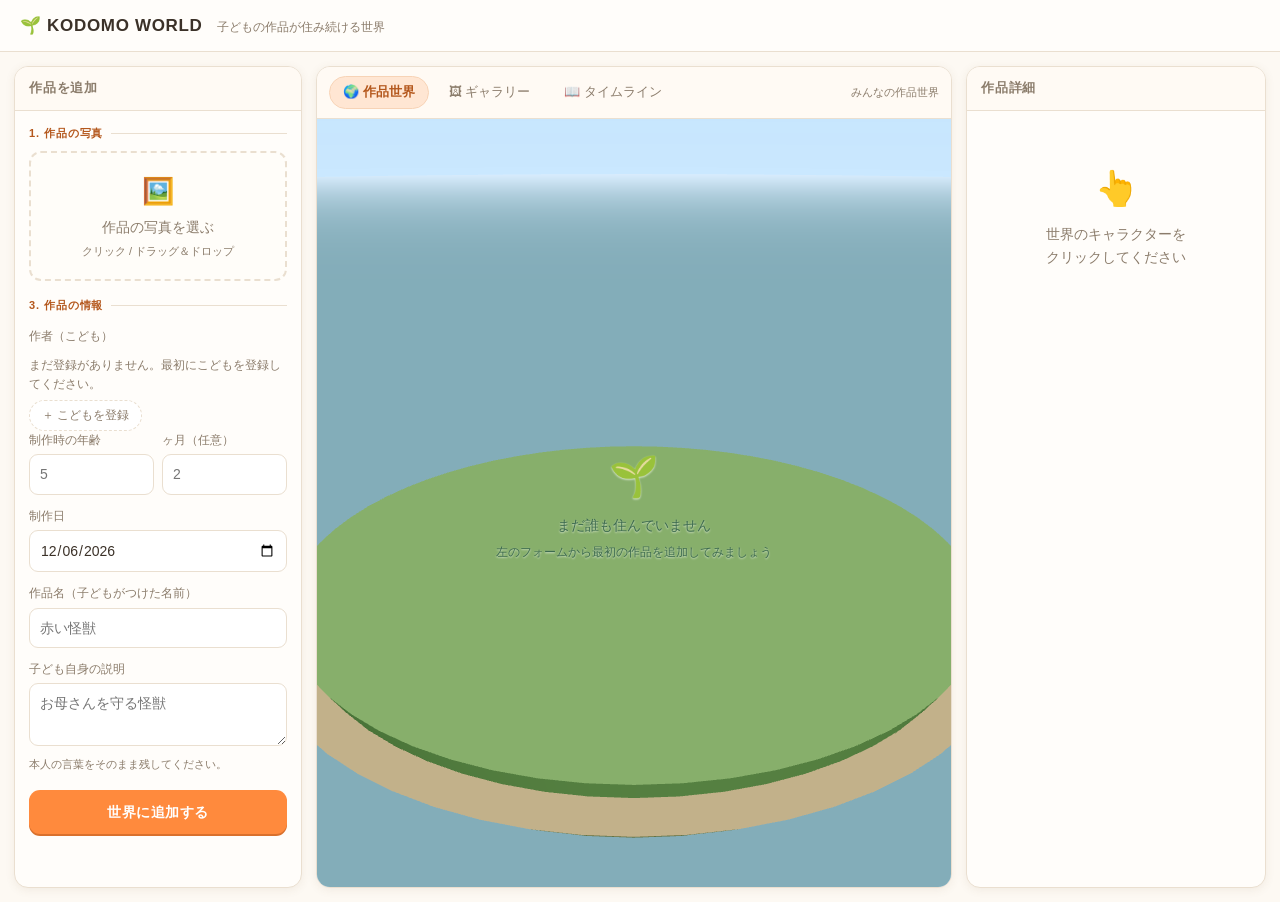
==== index.html @ f6fdc555 "KODOMO WORLD MVP: 子どもの作品が住む3Dの世界 - 作品の登録（写真・作者・年齢・制作日・作品名・本人の言葉） - こどもの登録と選択。生年月日と制作日から「5歳2ヶ月」まで自動計算" ====
<!DOCTYPE html>
<html lang="ja">
<head>
<meta charset="utf-8">
<meta name="viewport" content="width=device-width, initial-scale=1">
<title>🌱 KODOMO WORLD</title>
<link rel="stylesheet" href="styles.css?v=5">
<link rel="stylesheet" href="gallery.css?v=5">
</head>
<body>
<header>
  <h1>🌱 KODOMO WORLD</h1>
  <span class="tag">子どもの作品が住み続ける世界</span>
  <span class="stat" id="stat"></span>
</header>

<div class="layout">
  <!-- 左：作品を追加 -->
  <aside class="panel">
    <h2>作品を追加</h2>
    <div class="body">
      <form id="form">
        <div class="step">1. 作品の写真</div>
        <div id="drop"><span class="big">🖼️</span>作品の写真を選ぶ<br><span style="font-size:11px">クリック / ドラッグ＆ドロップ</span></div>
        <input type="file" id="file" accept="image/*" hidden>
        <div id="preview"><img id="prevImg" alt=""><div class="name" id="prevName"></div></div>

        <div id="step3d" hidden>
          <div class="step">2. 3Dにする</div>
          <div id="cutWrap">
            <canvas id="cutCanvas" width="240" height="200"></canvas>
            <div id="cutBusy">かたちを読みとっています…</div>
          </div>
          <label class="check"><input type="checkbox" id="use3d" checked> 背景を抜いて立体にする</label>
          <div id="opt3d">
            <label for="tol">背景の抜き具合 <span class="v" id="tolV"></span></label>
            <input type="range" id="tol" min="6" max="32" value="16">
            <label for="thick">厚み <span class="v" id="thickV"></span></label>
            <input type="range" id="thick" min="4" max="26" value="12">
          </div>
          <div class="hint" id="cutNote"></div>
        </div>

        <div class="step">3. 作品の情報</div>

        <label>作者（こども）</label>
        <div class="kids" id="kids"></div>
        <div class="kids-empty" id="kidsEmpty">まだ登録がありません。最初にこどもを登録してください。</div>
        <button type="button" class="mini" id="kidAdd">＋ こどもを登録</button>

        <div class="row">
          <div>
            <label for="ageY">制作時の年齢</label>
            <input type="number" id="ageY" min="0" max="20" placeholder="5" required>
          </div>
          <div>
            <label for="ageM">ヶ月（任意）</label>
            <input type="number" id="ageM" min="0" max="11" placeholder="2">
          </div>
        </div>

        <div class="hint" id="ageHint"></div>

        <label for="date">制作日</label>
        <input type="date" id="date" required>

        <label for="title">作品名（子どもがつけた名前）</label>
        <input type="text" id="title" placeholder="赤い怪獣" required>

        <label for="desc">子ども自身の説明</label>
        <textarea id="desc" placeholder="お母さんを守る怪獣"></textarea>
        <div class="hint">本人の言葉をそのまま残してください。</div>

        <button class="btn" type="submit" id="submit">世界に追加する</button>
      </form>
    </div>
  </aside>

  <!-- 中央：世界 -->
  <section class="panel">
    <div class="tabs">
      <button data-v="world" class="on">🌍 作品世界</button>
      <button data-v="archive">🖼 ギャラリー</button>
      <button data-v="timeline">📖 タイムライン</button>
      <span style="margin-left:auto;font-size:11px;color:var(--ink-soft);align-self:center" id="worldName"></span>
    </div>
    <div class="view on" id="view-world">
      <div id="world3d"></div>
      <div id="worldEmpty"><span class="big">🌱</span>まだ誰も住んでいません<br><span style="font-size:12px">左のフォームから最初の作品を追加してみましょう</span></div>
      <div id="worldHint">ドラッグで見まわす ・ ホイールで近づく ・ キャラクターをドラッグで移動</div>
      <div id="worldTier"></div>
    </div>
    <div class="view" id="view-archive"><div id="archiveBox"></div></div>
    <div class="view" id="view-timeline"><div class="tl" id="tl"></div></div>
  </section>

  <!-- 右：作品詳細 -->
  <aside class="panel">
    <h2>作品詳細</h2>
    <div class="body" id="detail">
      <div class="empty"><span class="big">👆</span>世界のキャラクターを<br>クリックしてください</div>
    </div>
  </aside>
</div>

<div class="modal" id="kidModal">
  <div class="modal-card">
    <h3 id="kmTitle">こどもを登録</h3>
    <div class="hint">この情報は端末内にだけ保存されます。実名でなくてかまいません。</div>
    <label for="kmName">表示名</label>
    <input type="text" id="kmName" placeholder="はる" autocomplete="off" maxlength="20">
    <label for="kmBirth">生年月日（任意）</label>
    <input type="date" id="kmBirth">
    <div class="hint">登録すると、制作日から「5歳2ヶ月」まで自動で計算されます。</div>
    <div class="modal-actions">
      <button type="button" class="btn ghost" id="kmCancel">やめる</button>
      <button type="button" class="btn" id="kmSave">保存</button>
    </div>
    <button type="button" class="del" id="kmDelete" style="display:none">このこどもを削除する</button>
  </div>
</div>

<div id="lightbox"><img id="lbImg" alt="元の作品"><div class="cap" id="lbCap"></div></div>
<div id="toast"></div>

<script src="modeler.js?v=5"></script>
<script src="gallery.js?v=5"></script>
<script src="app.js?v=5"></script>
<script type="module" src="world3d.js?v=5"></script>
</body>
</html>
---- styles.css ----
:root{
  --paper:#fdf9f3; --ink:#3b3128; --ink-soft:#8b7c6b; --line:#eadfd0;
  --accent:#ff8a3d; --accent-soft:#ffe6d3; --green:#5fb87a; --card:#fffdfa;
  --shadow:0 2px 10px rgba(120,90,50,.09);
  --radius:14px;
}
*{box-sizing:border-box}
html,body{height:100%}
body{
  margin:0; background:var(--paper); color:var(--ink);
  font-family:-apple-system,BlinkMacSystemFont,"Hiragino Maru Gothic ProN","Hiragino Sans","Yu Gothic",sans-serif;
  font-size:14px; line-height:1.6;
}
button{font:inherit;cursor:pointer}
input,textarea,select{font:inherit;color:inherit}

/* header */
header{
  display:flex;align-items:baseline;gap:14px;flex-wrap:wrap;
  padding:12px 20px;background:var(--card);border-bottom:1px solid var(--line);
}
header h1{margin:0;font-size:17px;letter-spacing:.04em}
header .tag{font-size:12px;color:var(--ink-soft)}
header .stat{margin-left:auto;font-size:12px;color:var(--ink-soft)}

/* layout */
.layout{
  display:grid;grid-template-columns:288px minmax(0,1fr) 300px;gap:14px;
  padding:14px;align-items:start;
  height:calc(100vh - 50px);
}
.panel{background:var(--card);border:1px solid var(--line);border-radius:var(--radius);box-shadow:var(--shadow);
  height:100%;display:flex;flex-direction:column;overflow:hidden}
.panel > h2{
  margin:0;padding:11px 14px;font-size:13px;letter-spacing:.06em;color:var(--ink-soft);
  border-bottom:1px solid var(--line);background:#fffaf4;flex:none;
}
.panel .body{padding:14px;overflow:auto;flex:1}

/* form */
label{display:block;font-size:12px;color:var(--ink-soft);margin:12px 0 4px}
label:first-child{margin-top:0}
input[type=text],input[type=number],input[type=date],textarea{
  width:100%;padding:8px 10px;border:1px solid var(--line);border-radius:9px;background:#fff;
}
input:focus,textarea:focus{outline:2px solid var(--accent-soft);border-color:var(--accent)}
textarea{resize:vertical;min-height:62px}
.row{display:flex;gap:8px}
.row > div{flex:1}
.hint{font-size:11px;color:var(--ink-soft);margin-top:4px}
#drop{
  border:2px dashed var(--line);border-radius:12px;padding:18px 10px;text-align:center;
  color:var(--ink-soft);background:#fffdf9;cursor:pointer;transition:.15s;
}
#drop:hover,#drop.over{border-color:var(--accent);background:var(--accent-soft);color:var(--ink)}
#drop .big{font-size:26px;display:block;margin-bottom:4px}
#preview{display:none;margin-top:8px;text-align:center}
#preview img{max-width:100%;max-height:150px;border-radius:10px;box-shadow:var(--shadow)}
#preview .name{font-size:11px;color:var(--ink-soft);margin-top:4px;word-break:break-all}
.btn{
  width:100%;margin-top:16px;padding:11px;border:none;border-radius:11px;
  background:var(--accent);color:#fff;font-weight:700;letter-spacing:.04em;
}
.btn{box-shadow:0 2px 0 #d9702c}
.btn:hover{filter:brightness(1.05)}
.btn:disabled{background:#e6ddd2;box-shadow:0 2px 0 #d8cec1;cursor:not-allowed}
.btn.ghost{background:#fff;color:var(--ink);border:1px solid var(--line);box-shadow:none;font-weight:600}
.btn.sub{background:var(--green);box-shadow:0 2px 0 #4a9c62}

/* 追加フォームの段 */
.step{
  margin:16px 0 8px;font-size:11px;font-weight:700;letter-spacing:.08em;color:#b4571c;
  display:flex;align-items:center;gap:8px;
}
.step::after{content:"";flex:1;height:1px;background:var(--line)}
.step:first-child{margin-top:0}
#step3d{border:1px solid var(--line);border-radius:12px;padding:0 12px 12px;background:#fffaf4;margin-top:14px}
#step3d .step{margin-top:12px}
#cutWrap{position:relative;border-radius:10px;overflow:hidden;
  background-color:#f3ece2;
  background-image:linear-gradient(45deg,#e6ddd0 25%,transparent 25%,transparent 75%,#e6ddd0 75%),
                   linear-gradient(45deg,#e6ddd0 25%,transparent 25%,transparent 75%,#e6ddd0 75%);
  background-size:16px 16px;background-position:0 0,8px 8px}
#cutCanvas{display:block;width:100%;height:auto}
#cutBusy{position:absolute;inset:0;display:none;align-items:center;justify-content:center;
  background:rgba(255,253,250,.85);font-size:12px;color:var(--ink-soft)}
#cutBusy.on{display:flex}
.check{display:flex;align-items:center;gap:7px;margin:10px 0 2px;font-size:12px;color:var(--ink)}
.check input{width:16px;height:16px;accent-color:var(--accent)}
#opt3d label{display:flex;justify-content:space-between;align-items:baseline}
#opt3d label .v{color:var(--ink);font-size:11px}
#opt3d input[type=range]{width:100%;accent-color:var(--accent);margin:2px 0 4px}
#opt3d.off{opacity:.4;pointer-events:none}

/* children */
.kids{display:flex;flex-wrap:wrap;gap:6px;margin-bottom:6px}
.kid{display:flex;align-items:center;gap:7px;padding:4px 6px 4px 4px;border:1px solid var(--line);
  background:#fff;border-radius:999px;color:var(--ink);line-height:1.25}
.kid.on{border-color:var(--accent);background:var(--accent-soft)}
.kid .av{width:26px;height:26px;border-radius:50%;background:#ffd9be;display:grid;place-items:center;
  font-size:12px;font-weight:700;color:#b4571c;flex:none}
.kid .nm{font-size:13px;font-weight:700}
.kid.on .nm{color:#a54f18}
.kid .sub{display:block;font-size:10px;color:var(--ink-soft);font-weight:400}
.kid .ed{border:none;background:none;color:var(--ink-soft);font-size:12px;padding:2px 4px;border-radius:50%}
.kid .ed:hover{background:rgba(0,0,0,.06);color:var(--ink)}
.mini{border:1px dashed var(--line);background:#fff;color:var(--ink-soft);border-radius:999px;padding:5px 12px;font-size:12px}
.mini:hover{border-color:var(--accent);color:var(--accent);background:#fffaf5}
.kids-empty{font-size:12px;color:var(--ink-soft);margin-bottom:6px}
.modal{position:fixed;inset:0;background:rgba(35,28,20,.5);display:none;align-items:center;justify-content:center;z-index:150;padding:20px}
.modal.on{display:flex}
.modal-card{background:var(--card);border-radius:16px;padding:18px 18px 16px;width:min(340px,100%);
  box-shadow:0 18px 50px rgba(0,0,0,.28)}
.modal-card h3{margin:0 0 2px;font-size:15px}
.modal-actions{display:flex;gap:8px;margin-top:16px}
.modal-actions .btn{margin-top:0}

/* tabs */
.tabs{display:flex;gap:6px;padding:9px 12px;border-bottom:1px solid var(--line);background:#fffaf4;flex:none}
.tabs button{
  border:1px solid transparent;background:transparent;color:var(--ink-soft);
  padding:5px 13px;border-radius:999px;font-size:13px;
}
.tabs button.on{background:var(--accent-soft);color:#b4571c;border-color:#f7d3b6;font-weight:700}
.view{display:none;flex:1;overflow:auto}
.view.on{display:block}
#view-world{overflow:hidden;padding:0}

/* world (3D) */
#view-world{position:relative}
#world3d{position:absolute;inset:0;background:linear-gradient(#8ec9f5,#cfeaff)}
#world3d canvas{display:block}
#worldEmpty{
  position:absolute;inset:0;display:flex;flex-direction:column;align-items:center;justify-content:center;
  color:#3d6b4f;text-align:center;gap:6px;pointer-events:none;text-shadow:0 1px 2px rgba(255,255,255,.7);
}
#worldEmpty .big{font-size:40px}
#worldHint{
  position:absolute;left:50%;bottom:10px;transform:translateX(-50%);
  background:rgba(255,255,255,.82);border:1px solid var(--line);border-radius:999px;
  padding:3px 14px;font-size:11px;color:var(--ink-soft);pointer-events:none;white-space:nowrap;
}
#worldTier{
  position:absolute;left:50%;top:16px;transform:translateX(-50%) translateY(-8px);
  background:rgba(255,255,255,.95);border:1px solid #f7d3b6;color:#b4571c;font-weight:700;
  border-radius:999px;padding:6px 18px;font-size:13px;pointer-events:none;
  opacity:0;transition:.35s;box-shadow:var(--shadow);
}
#worldTier.on{opacity:1;transform:translateX(-50%) translateY(0)}

/* timeline */
.tl{padding:16px 18px}
.tl .age{display:flex;align-items:center;gap:10px;margin:14px 0 8px;font-weight:700}
.tl .age .badge{background:var(--accent-soft);color:#b4571c;border-radius:999px;padding:2px 12px;font-size:13px}
.tl .age .line{flex:1;height:1px;background:var(--line)}
.tl .items{border-left:2px dotted var(--line);margin-left:22px;padding-left:16px}
.tl .item{display:flex;align-items:center;gap:10px;padding:6px 8px;border-radius:10px;cursor:pointer;width:100%;
  background:transparent;border:none;text-align:left}
.tl .item:hover{background:#fff6ec}
.tl .item .th{width:38px;height:38px;border-radius:8px;background:#f5efe6 center/cover no-repeat;flex:none;border:1px solid var(--line)}
.tl .item .t{font-weight:600}
.tl .item .s{font-size:11px;color:var(--ink-soft)}

/* detail */
#detail .empty{color:var(--ink-soft);text-align:center;padding:36px 12px}
#detail .empty .big{font-size:34px;display:block;margin-bottom:8px}
.d-img{width:100%;border-radius:12px;border:1px solid var(--line);background:#f8f3ec;display:block}
.d-title{font-size:17px;font-weight:800;margin:12px 0 2px}
.d-meta{font-size:12px;color:var(--ink-soft)}
.d-quote{
  margin:12px 0 0;padding:10px 12px;background:#fffaf0;border-left:3px solid var(--accent);
  border-radius:0 8px 8px 0;font-size:14px;
}
.d-quote .cap{display:block;font-size:11px;color:var(--ink-soft);margin-bottom:2px}
.d-sec{margin-top:16px;font-size:12px;color:var(--ink-soft);letter-spacing:.06em}
.rec{margin-top:6px;border-left:2px dotted var(--line);padding-left:14px}
.rec div{position:relative;padding:4px 0}
.rec div::before{content:"";position:absolute;left:-19px;top:12px;width:8px;height:8px;border-radius:50%;background:var(--accent)}
.rec .k{font-weight:700}
.rec .v{font-size:12px;color:var(--ink-soft)}
.del{display:block;width:100%;margin-top:18px;background:none;border:none;color:#c08a8a;font-size:11px;text-decoration:underline}

/* lightbox / toast */
#lightbox{position:fixed;inset:0;background:rgba(35,28,20,.86);display:none;align-items:center;justify-content:center;
  flex-direction:column;gap:10px;z-index:100;padding:24px;cursor:zoom-out}
#lightbox.on{display:flex}
#lightbox img{max-width:92vw;max-height:78vh;border-radius:10px;box-shadow:0 10px 40px rgba(0,0,0,.5);background:#fff}
#lightbox .cap{color:#fff;font-size:13px;text-align:center}
#toast{position:fixed;left:50%;bottom:28px;transform:translateX(-50%) translateY(20px);
  background:#3b3128;color:#fff;padding:10px 20px;border-radius:999px;opacity:0;transition:.25s;z-index:200;pointer-events:none;font-size:13px}
#toast.on{opacity:1;transform:translateX(-50%) translateY(0)}

@media (max-width:1000px){
  .layout{grid-template-columns:1fr;height:auto}
  .panel{height:auto;max-height:none}
  /* flex:1 の basis(0%) が height に勝ってしまうので、ここでは伸縮を止める */
  #view-world{flex:none;height:60vh;min-height:340px}
  .panel .body{max-height:none}
}
---- gallery.css ----
/* ============================================================
 * KODOMO WORLD - gallery.css
 * gallery.js が描画するギャラリー表示のスタイル。
 * 既存 styles.css のデザイントークン（--paper --ink --ink-soft --line
 * --accent --accent-soft --green --card --shadow --radius）を利用する。
 * クラス名はすべて kwg- 接頭辞。
 * ============================================================ */

.kwg-root{
  display:flex;flex-direction:column;gap:12px;
  height:100%;min-width:0;
}

/* ---------------- ツールバー ---------------- */
.kwg-toolbar{
  display:flex;flex-wrap:wrap;align-items:flex-end;gap:10px 14px;
  padding:0 2px;flex:none;
}

.kwg-seg{
  display:flex;gap:4px;padding:3px;background:#fffaf4;
  border:1px solid var(--line);border-radius:999px;flex:none;
}
.kwg-seg-btn{
  border:none;background:transparent;color:var(--ink-soft);
  padding:6px 12px;border-radius:999px;font-size:12px;font-weight:600;
  white-space:nowrap;
}
.kwg-seg-btn.kwg-on{background:var(--accent-soft);color:#b4571c}
.kwg-seg-btn:hover:not(.kwg-on){color:var(--ink)}

.kwg-field{display:flex;flex-direction:column;gap:3px;min-width:0}
.kwg-field-label{font-size:10px;color:var(--ink-soft);letter-spacing:.04em}
.kwg-select{
  padding:6px 8px;border:1px solid var(--line);border-radius:9px;background:#fff;
  color:var(--ink);font-size:12px;max-width:160px;
}
.kwg-select:focus{outline:2px solid var(--accent-soft);border-color:var(--accent)}

.kwg-count{
  margin-left:auto;font-size:12px;color:var(--ink-soft);
  align-self:center;white-space:nowrap;padding-top:14px;
}

/* ---------------- コンテンツ領域 ---------------- */
.kwg-content{flex:1;min-height:0;overflow:auto}

/* ---------------- 空状態 ---------------- */
.kwg-empty{
  display:flex;flex-direction:column;align-items:center;justify-content:center;
  gap:8px;padding:48px 16px;color:var(--ink-soft);text-align:center;
}
.kwg-empty-big{font-size:34px}
.kwg-empty-msg{font-size:13px}

/* ---------------- ギャラリーモード ---------------- */
.kwg-grid{
  display:grid;grid-template-columns:repeat(auto-fill,minmax(160px,1fr));
  gap:14px;padding:2px;
}
.kwg-card{
  display:flex;flex-direction:column;text-align:left;padding:0;
  background:var(--card);border:1px solid var(--line);border-radius:var(--radius);
  overflow:hidden;box-shadow:var(--shadow);cursor:pointer;transition:.15s;
  min-width:0;
}
.kwg-card:hover{transform:translateY(-2px);border-color:var(--accent)}
.kwg-card.kwg-sel{border-color:var(--accent);box-shadow:0 0 0 3px var(--accent-soft)}

.kwg-thumb{
  width:100%;aspect-ratio:4/3;background:#f5efe6;
  display:flex;align-items:center;justify-content:center;overflow:hidden;flex:none;
}
.kwg-thumb img{width:100%;height:100%;object-fit:contain;display:block}
.kwg-noimg{font-size:26px;opacity:.5}

.kwg-card-body{padding:9px 10px 10px;min-width:0}
.kwg-title{
  font-weight:700;font-size:13px;color:var(--ink);
  overflow:hidden;text-overflow:ellipsis;white-space:nowrap;
}
.kwg-meta-line{
  margin-top:2px;font-size:11px;color:var(--ink-soft);
  overflow:hidden;text-overflow:ellipsis;white-space:nowrap;
}
.kwg-meta-line .kwg-dot{margin:0 1px}
.kwg-date{margin-top:1px;font-size:11px;color:var(--ink-soft)}

/* ---------------- リストモード ---------------- */
.kwg-list{display:flex;flex-direction:column;gap:2px;padding:2px}
.kwg-row{
  display:flex;align-items:center;gap:10px;width:100%;
  padding:5px 8px;border:1px solid transparent;border-radius:9px;
  background:transparent;cursor:pointer;text-align:left;min-width:0;
}
.kwg-row:hover{background:#fff6ec}
.kwg-row.kwg-sel{background:var(--accent-soft);border-color:#f7d3b6}

.kwg-row-thumb{
  width:36px;height:36px;border-radius:7px;background:#f5efe6;
  border:1px solid var(--line);overflow:hidden;flex:none;
  display:flex;align-items:center;justify-content:center;
}
.kwg-row-thumb img{width:100%;height:100%;object-fit:cover;display:block}
.kwg-row-thumb .kwg-noimg{font-size:15px}

.kwg-row-title{
  font-weight:700;font-size:12.5px;color:var(--ink);flex:1 1 140px;min-width:0;
  overflow:hidden;text-overflow:ellipsis;white-space:nowrap;
}
.kwg-row-author{
  font-size:11.5px;color:var(--ink-soft);flex:0 1 110px;min-width:0;
  overflow:hidden;text-overflow:ellipsis;white-space:nowrap;
}
.kwg-row-age{font-size:11.5px;color:var(--ink-soft);flex:none;width:64px}
.kwg-row-date{font-size:11.5px;color:var(--ink-soft);flex:none;width:80px;text-align:right}

/* ---------------- レスポンシブ ---------------- */
@media (max-width:480px){
  .kwg-toolbar{gap:8px 10px}
  .kwg-count{padding-top:0;margin-left:0;flex-basis:100%;text-align:right}
  .kwg-grid{grid-template-columns:repeat(auto-fill,minmax(128px,1fr));gap:10px}
  .kwg-row-author{display:none}
  .kwg-row-date{width:auto}
}
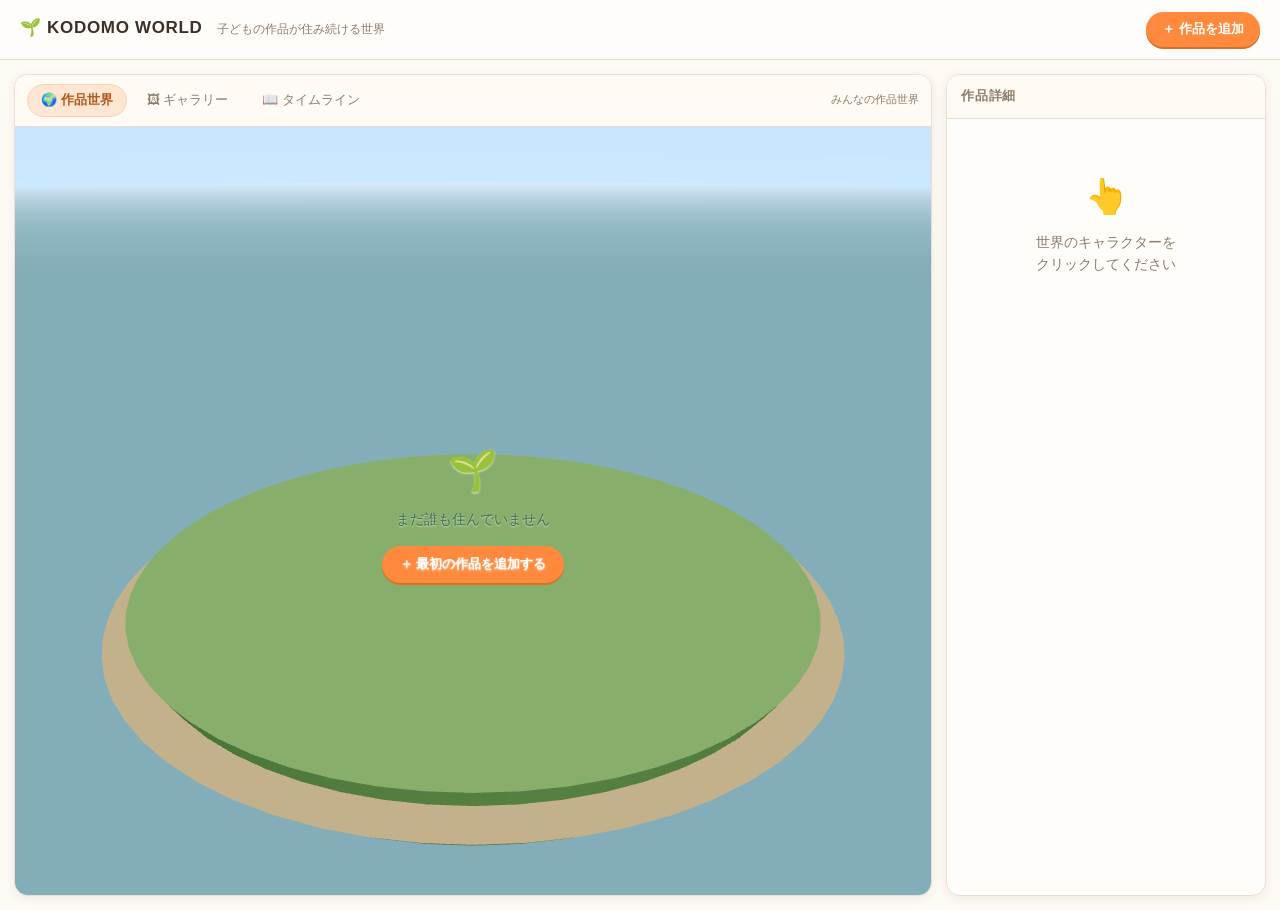
==== commit 035caced: "入力ページとワールドページを分ける - index.html = 作品世界（3D・ギャラリー・タイムライン・詳細）。追加は add.html へ誘導 - add.html = 作品を追加（こども選択 " ====
--- a/index.html
+++ b/index.html
@@ -4,79 +4,19 @@
 <meta charset="utf-8">
 <meta name="viewport" content="width=device-width, initial-scale=1">
 <title>🌱 KODOMO WORLD</title>
-<link rel="stylesheet" href="styles.css?v=5">
-<link rel="stylesheet" href="gallery.css?v=5">
+<link rel="stylesheet" href="styles.css?v=7">
+<link rel="stylesheet" href="gallery.css?v=7">
 </head>
 <body>
 <header>
   <h1>🌱 KODOMO WORLD</h1>
   <span class="tag">子どもの作品が住み続ける世界</span>
   <span class="stat" id="stat"></span>
+  <a class="cta" href="add.html">＋ 作品を追加</a>
 </header>
 
-<div class="layout">
-  <!-- 左：作品を追加 -->
-  <aside class="panel">
-    <h2>作品を追加</h2>
-    <div class="body">
-      <form id="form">
-        <div class="step">1. 作品の写真</div>
-        <div id="drop"><span class="big">🖼️</span>作品の写真を選ぶ<br><span style="font-size:11px">クリック / ドラッグ＆ドロップ</span></div>
-        <input type="file" id="file" accept="image/*" hidden>
-        <div id="preview"><img id="prevImg" alt=""><div class="name" id="prevName"></div></div>
-
-        <div id="step3d" hidden>
-          <div class="step">2. 3Dにする</div>
-          <div id="cutWrap">
-            <canvas id="cutCanvas" width="240" height="200"></canvas>
-            <div id="cutBusy">かたちを読みとっています…</div>
-          </div>
-          <label class="check"><input type="checkbox" id="use3d" checked> 背景を抜いて立体にする</label>
-          <div id="opt3d">
-            <label for="tol">背景の抜き具合 <span class="v" id="tolV"></span></label>
-            <input type="range" id="tol" min="6" max="32" value="16">
-            <label for="thick">厚み <span class="v" id="thickV"></span></label>
-            <input type="range" id="thick" min="4" max="26" value="12">
-          </div>
-          <div class="hint" id="cutNote"></div>
-        </div>
-
-        <div class="step">3. 作品の情報</div>
-
-        <label>作者（こども）</label>
-        <div class="kids" id="kids"></div>
-        <div class="kids-empty" id="kidsEmpty">まだ登録がありません。最初にこどもを登録してください。</div>
-        <button type="button" class="mini" id="kidAdd">＋ こどもを登録</button>
-
-        <div class="row">
-          <div>
-            <label for="ageY">制作時の年齢</label>
-            <input type="number" id="ageY" min="0" max="20" placeholder="5" required>
-          </div>
-          <div>
-            <label for="ageM">ヶ月（任意）</label>
-            <input type="number" id="ageM" min="0" max="11" placeholder="2">
-          </div>
-        </div>
-
-        <div class="hint" id="ageHint"></div>
-
-        <label for="date">制作日</label>
-        <input type="date" id="date" required>
-
-        <label for="title">作品名（子どもがつけた名前）</label>
-        <input type="text" id="title" placeholder="赤い怪獣" required>
-
-        <label for="desc">子ども自身の説明</label>
-        <textarea id="desc" placeholder="お母さんを守る怪獣"></textarea>
-        <div class="hint">本人の言葉をそのまま残してください。</div>
-
-        <button class="btn" type="submit" id="submit">世界に追加する</button>
-      </form>
-    </div>
-  </aside>
-
-  <!-- 中央：世界 -->
+<div class="layout world-layout">
+  <!-- 世界・ギャラリー・タイムライン -->
   <section class="panel">
     <div class="tabs">
       <button data-v="world" class="on">🌍 作品世界</button>
@@ -86,7 +26,10 @@
     </div>
     <div class="view on" id="view-world">
       <div id="world3d"></div>
-      <div id="worldEmpty"><span class="big">🌱</span>まだ誰も住んでいません<br><span style="font-size:12px">左のフォームから最初の作品を追加してみましょう</span></div>
+      <div id="worldEmpty">
+        <span class="big">🌱</span>まだ誰も住んでいません
+        <a class="cta" href="add.html">＋ 最初の作品を追加する</a>
+      </div>
       <div id="worldHint">ドラッグで見まわす ・ ホイールで近づく ・ キャラクターをドラッグで移動</div>
       <div id="worldTier"></div>
     </div>
@@ -94,7 +37,7 @@
     <div class="view" id="view-timeline"><div class="tl" id="tl"></div></div>
   </section>
 
-  <!-- 右：作品詳細 -->
+  <!-- 作品詳細 -->
   <aside class="panel">
     <h2>作品詳細</h2>
     <div class="body" id="detail">
@@ -103,29 +46,12 @@
   </aside>
 </div>
 
-<div class="modal" id="kidModal">
-  <div class="modal-card">
-    <h3 id="kmTitle">こどもを登録</h3>
-    <div class="hint">この情報は端末内にだけ保存されます。実名でなくてかまいません。</div>
-    <label for="kmName">表示名</label>
-    <input type="text" id="kmName" placeholder="はる" autocomplete="off" maxlength="20">
-    <label for="kmBirth">生年月日（任意）</label>
-    <input type="date" id="kmBirth">
-    <div class="hint">登録すると、制作日から「5歳2ヶ月」まで自動で計算されます。</div>
-    <div class="modal-actions">
-      <button type="button" class="btn ghost" id="kmCancel">やめる</button>
-      <button type="button" class="btn" id="kmSave">保存</button>
-    </div>
-    <button type="button" class="del" id="kmDelete" style="display:none">このこどもを削除する</button>
-  </div>
-</div>
-
 <div id="lightbox"><img id="lbImg" alt="元の作品"><div class="cap" id="lbCap"></div></div>
 <div id="toast"></div>
 
-<script src="modeler.js?v=5"></script>
-<script src="gallery.js?v=5"></script>
-<script src="app.js?v=5"></script>
-<script type="module" src="world3d.js?v=5"></script>
+<script src="gallery.js?v=7"></script>
+<script src="core.js?v=7"></script>
+<script src="world.js?v=7"></script>
+<script type="module" src="world3d.js?v=7"></script>
 </body>
 </html>
--- a/styles.css
+++ b/styles.css
@@ -23,9 +23,21 @@
 header .tag{font-size:12px;color:var(--ink-soft)}
 header .stat{margin-left:auto;font-size:12px;color:var(--ink-soft)}
 
+header .cta{
+  margin-left:auto;background:var(--accent);color:#fff;text-decoration:none;font-weight:700;font-size:13px;
+  padding:7px 16px;border-radius:999px;box-shadow:0 2px 0 #d9702c;white-space:nowrap;
+}
+header .stat + .cta{margin-left:14px}
+header .cta:hover{filter:brightness(1.05)}
+header .back{
+  color:var(--ink-soft);text-decoration:none;font-size:13px;padding:4px 10px;border:1px solid var(--line);
+  border-radius:999px;background:#fff;white-space:nowrap;
+}
+header .back:hover{border-color:var(--accent);color:var(--accent)}
+
 /* layout */
 .layout{
-  display:grid;grid-template-columns:288px minmax(0,1fr) 300px;gap:14px;
+  display:grid;grid-template-columns:minmax(0,1fr) 320px;gap:14px;
   padding:14px;align-items:start;
   height:calc(100vh - 50px);
 }
@@ -66,6 +78,24 @@
 .btn:disabled{background:#e6ddd2;box-shadow:0 2px 0 #d8cec1;cursor:not-allowed}
 .btn.ghost{background:#fff;color:var(--ink);border:1px solid var(--line);box-shadow:none;font-weight:600}
 .btn.sub{background:var(--green);box-shadow:0 2px 0 #4a9c62}
+
+/* 追加ページ */
+.addwrap{
+  max-width:600px;margin:0 auto;padding:16px 14px 40px;
+  display:flex;flex-direction:column;gap:14px;
+}
+.addwrap .panel{height:auto}
+.addwrap .body{overflow:visible}
+#done{padding:4px 0}
+.done-card{text-align:center}
+.done-card img{max-width:100%;max-height:220px;border-radius:12px;border:1px solid var(--line);background:#f8f3ec}
+.done-title{font-size:18px;font-weight:800;margin:10px 0 2px}
+.done-meta{font-size:12px;color:var(--ink-soft);margin-bottom:4px}
+.done-card .btn{display:block;text-align:center;text-decoration:none}
+#worldEmpty .cta{
+  pointer-events:auto;margin-top:10px;background:var(--accent);color:#fff;text-decoration:none;font-weight:700;
+  font-size:13px;padding:8px 18px;border-radius:999px;box-shadow:0 2px 0 #d9702c;
+}
 
 /* 追加フォームの段 */
 .step{
@@ -192,6 +222,14 @@
 
 @media (max-width:1000px){
   .layout{grid-template-columns:1fr;height:auto}
+  header .cta{margin-left:0}
+  /* タブは折り返さず横スクロール。折り返すと「作品世界」が2行になって崩れる */
+  .tabs{flex-wrap:nowrap;overflow-x:auto;scrollbar-width:none}
+  .tabs::-webkit-scrollbar{display:none}
+  .tabs button{white-space:nowrap;flex:none}
+  #worldName{display:none}
+  /* 操作の案内は画面幅に収める */
+  #worldHint{white-space:normal;max-width:88%;text-align:center;line-height:1.4;bottom:8px}
   .panel{height:auto;max-height:none}
   /* flex:1 の basis(0%) が height に勝ってしまうので、ここでは伸縮を止める */
   #view-world{flex:none;height:60vh;min-height:340px}
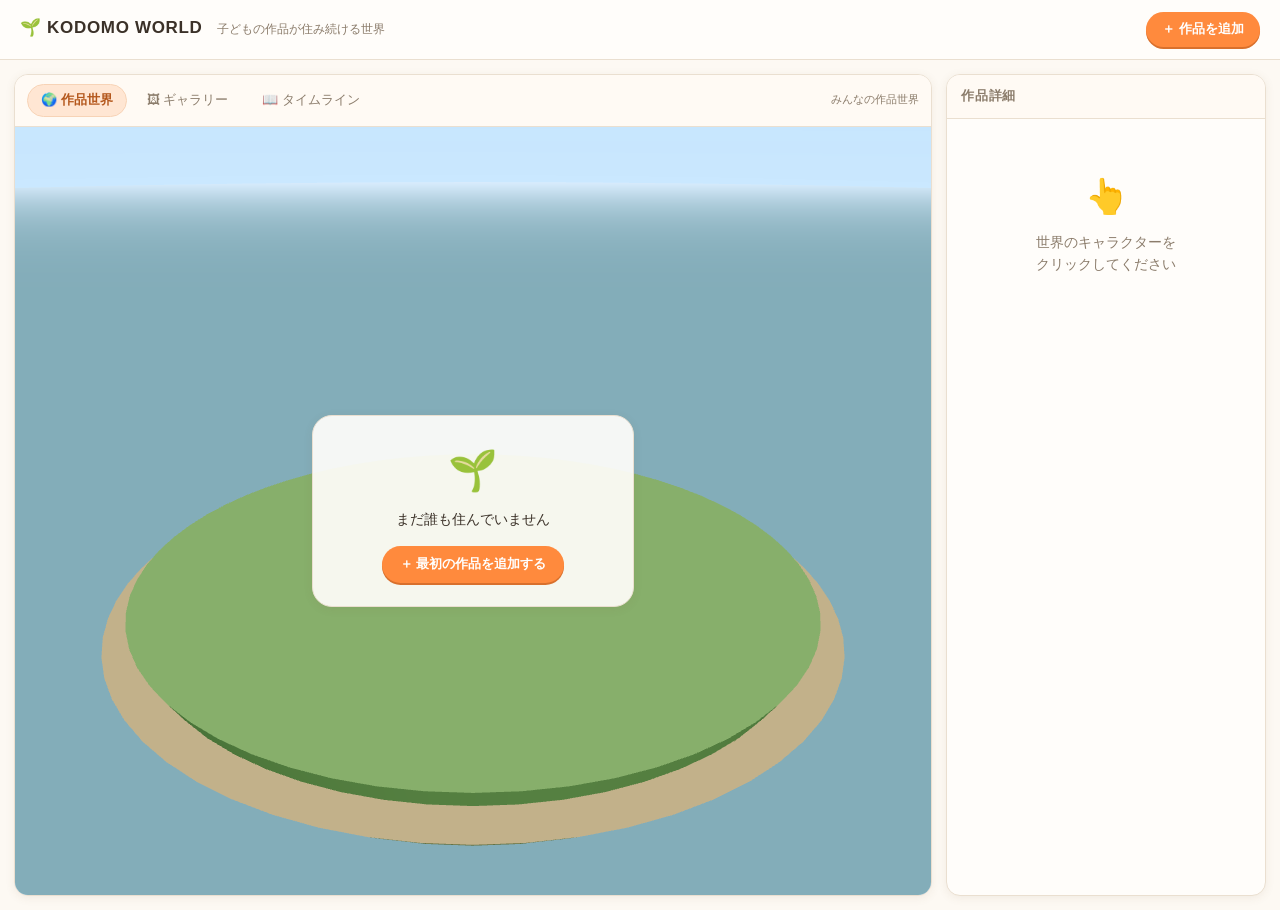
==== commit e47bedec: "世界がからっぽのときの案内を読めるようにする 3Dの島に文字が直接重なって読めなかったため、白い下地を敷いた。 地の文はテキストノードのままだと擬似要素の下に隠れるので span で包む。  Co-A" ====
--- a/index.html
+++ b/index.html
@@ -4,8 +4,8 @@
 <meta charset="utf-8">
 <meta name="viewport" content="width=device-width, initial-scale=1">
 <title>🌱 KODOMO WORLD</title>
-<link rel="stylesheet" href="styles.css?v=7">
-<link rel="stylesheet" href="gallery.css?v=7">
+<link rel="stylesheet" href="styles.css?v=9">
+<link rel="stylesheet" href="gallery.css?v=9">
 </head>
 <body>
 <header>
@@ -27,7 +27,8 @@
     <div class="view on" id="view-world">
       <div id="world3d"></div>
       <div id="worldEmpty">
-        <span class="big">🌱</span>まだ誰も住んでいません
+        <span class="big">🌱</span>
+        <span>まだ誰も住んでいません</span>
         <a class="cta" href="add.html">＋ 最初の作品を追加する</a>
       </div>
       <div id="worldHint">ドラッグで見まわす ・ ホイールで近づく ・ キャラクターをドラッグで移動</div>
@@ -49,9 +50,9 @@
 <div id="lightbox"><img id="lbImg" alt="元の作品"><div class="cap" id="lbCap"></div></div>
 <div id="toast"></div>
 
-<script src="gallery.js?v=7"></script>
-<script src="core.js?v=7"></script>
-<script src="world.js?v=7"></script>
-<script type="module" src="world3d.js?v=7"></script>
+<script src="gallery.js?v=9"></script>
+<script src="core.js?v=9"></script>
+<script src="world.js?v=9"></script>
+<script type="module" src="world3d.js?v=9"></script>
 </body>
 </html>
--- a/styles.css
+++ b/styles.css
@@ -162,7 +162,13 @@
 #world3d canvas{display:block}
 #worldEmpty{
   position:absolute;inset:0;display:flex;flex-direction:column;align-items:center;justify-content:center;
-  color:#3d6b4f;text-align:center;gap:6px;pointer-events:none;text-shadow:0 1px 2px rgba(255,255,255,.7);
+  color:var(--ink);text-align:center;gap:6px;pointer-events:none;
+}
+/* 3Dの島に重なるので、文字は必ず白い下地の上に置く */
+#worldEmpty > *{position:relative;z-index:1}
+#worldEmpty::before{
+  content:"";position:absolute;width:min(320px,80%);height:190px;border-radius:20px;
+  background:rgba(255,253,250,.92);border:1px solid var(--line);box-shadow:var(--shadow);
 }
 #worldEmpty .big{font-size:40px}
 #worldHint{
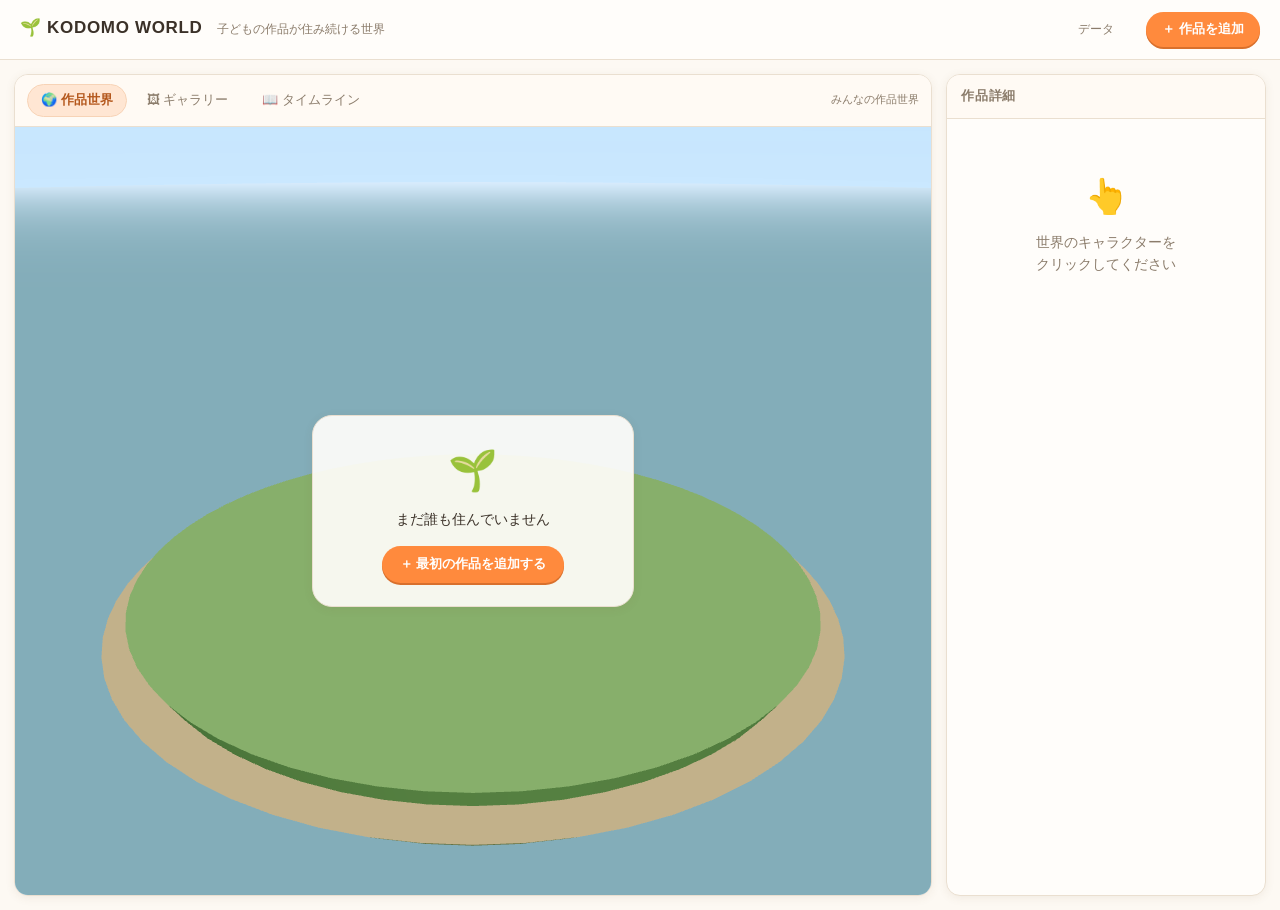
==== commit 00f8613d: "バックアップの書き出しと読み込みを追加 data.html を新設。作品の画像とこども情報をZIPにまとめて書き出し、 同じZIPから復元できる。  - 形式はふつうのZIP（無圧縮）。展開すれば o" ====
--- a/index.html
+++ b/index.html
@@ -4,14 +4,15 @@
 <meta charset="utf-8">
 <meta name="viewport" content="width=device-width, initial-scale=1">
 <title>🌱 KODOMO WORLD</title>
-<link rel="stylesheet" href="styles.css?v=9">
-<link rel="stylesheet" href="gallery.css?v=9">
+<link rel="stylesheet" href="styles.css?v=10">
+<link rel="stylesheet" href="gallery.css?v=10">
 </head>
 <body>
 <header>
   <h1>🌱 KODOMO WORLD</h1>
   <span class="tag">子どもの作品が住み続ける世界</span>
   <span class="stat" id="stat"></span>
+  <a class="sublink" href="data.html">データ</a>
   <a class="cta" href="add.html">＋ 作品を追加</a>
 </header>
 
@@ -50,9 +51,9 @@
 <div id="lightbox"><img id="lbImg" alt="元の作品"><div class="cap" id="lbCap"></div></div>
 <div id="toast"></div>
 
-<script src="gallery.js?v=9"></script>
-<script src="core.js?v=9"></script>
-<script src="world.js?v=9"></script>
-<script type="module" src="world3d.js?v=9"></script>
+<script src="gallery.js?v=10"></script>
+<script src="core.js?v=10"></script>
+<script src="world.js?v=10"></script>
+<script type="module" src="world3d.js?v=10"></script>
 </body>
 </html>
--- a/styles.css
+++ b/styles.css
@@ -23,6 +23,14 @@
 header .tag{font-size:12px;color:var(--ink-soft)}
 header .stat{margin-left:auto;font-size:12px;color:var(--ink-soft)}
 
+header .sublink{
+  margin-left:auto;color:var(--ink-soft);text-decoration:none;font-size:12px;padding:4px 10px;border-radius:999px;
+}
+header .sublink:hover{background:#fff;color:var(--accent)}
+header .sublink + .cta{margin-left:8px}
+.sum{background:#fffaf4;border:1px solid var(--line);border-radius:10px;padding:10px 12px;font-size:13px;line-height:1.7}
+#picked{margin-top:12px}
+#picked .btn{margin-top:10px}
 header .cta{
   margin-left:auto;background:var(--accent);color:#fff;text-decoration:none;font-weight:700;font-size:13px;
   padding:7px 16px;border-radius:999px;box-shadow:0 2px 0 #d9702c;white-space:nowrap;
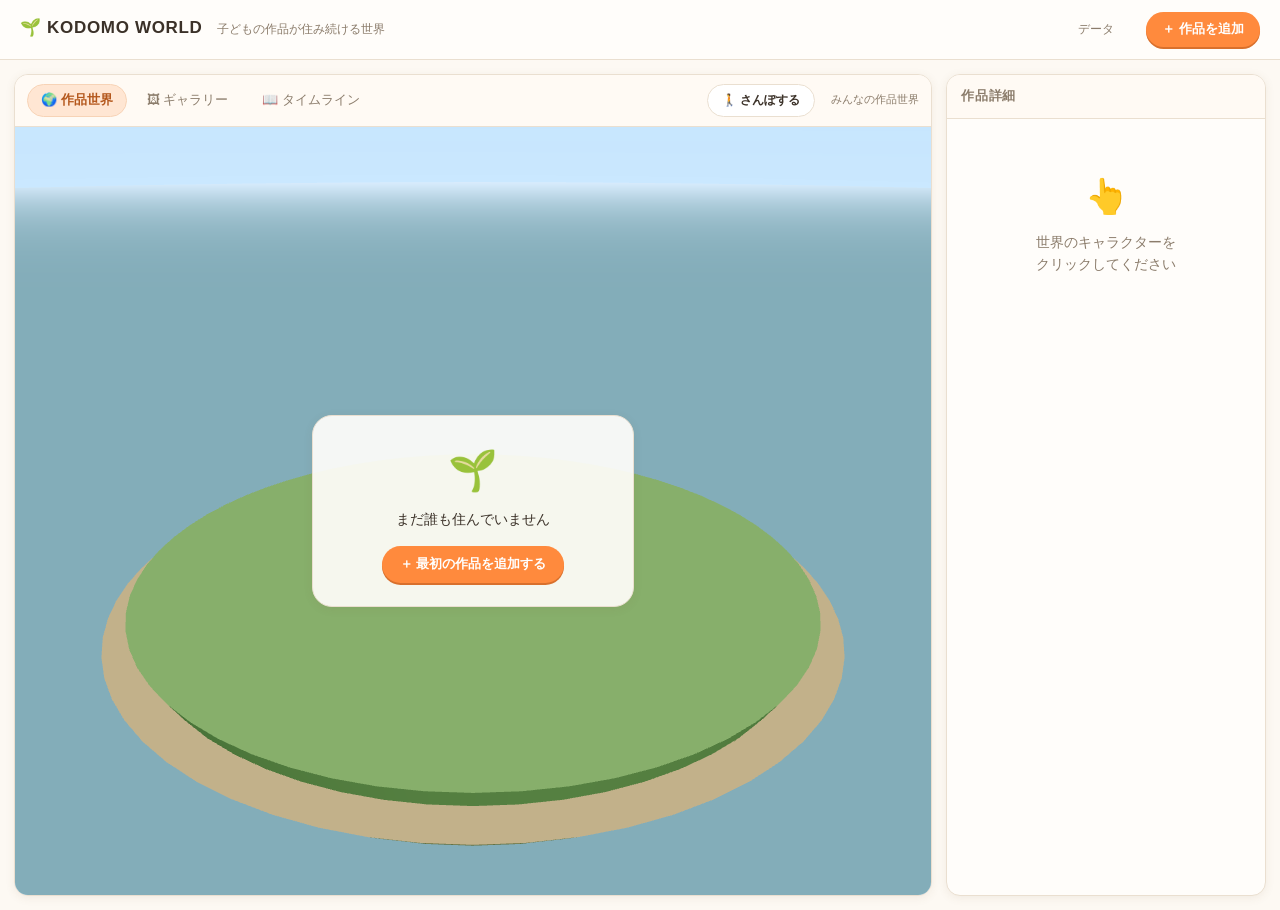
==== commit c7eb7b5e: "島を歩く「さんぽ」モードを追加 眺めるだけでなく、作品と同じ目線の高さ(1.62m)で島を歩けるようにした。 立体の作品は向きを持つので、歩いて回り込むと厚みが見える。  - WASD/矢印で移動、S" ====
--- a/index.html
+++ b/index.html
@@ -4,8 +4,8 @@
 <meta charset="utf-8">
 <meta name="viewport" content="width=device-width, initial-scale=1">
 <title>🌱 KODOMO WORLD</title>
-<link rel="stylesheet" href="styles.css?v=10">
-<link rel="stylesheet" href="gallery.css?v=10">
+<link rel="stylesheet" href="styles.css?v=14">
+<link rel="stylesheet" href="gallery.css?v=14">
 </head>
 <body>
 <header>
@@ -23,7 +23,8 @@
       <button data-v="world" class="on">🌍 作品世界</button>
       <button data-v="archive">🖼 ギャラリー</button>
       <button data-v="timeline">📖 タイムライン</button>
-      <span style="margin-left:auto;font-size:11px;color:var(--ink-soft);align-self:center" id="worldName"></span>
+      <button id="modeBtn" class="mode" type="button" style="margin-left:auto">🚶 さんぽする</button>
+      <span style="font-size:11px;color:var(--ink-soft);align-self:center;margin-left:10px" id="worldName"></span>
     </div>
     <div class="view on" id="view-world">
       <div id="world3d"></div>
@@ -51,9 +52,9 @@
 <div id="lightbox"><img id="lbImg" alt="元の作品"><div class="cap" id="lbCap"></div></div>
 <div id="toast"></div>
 
-<script src="gallery.js?v=10"></script>
-<script src="core.js?v=10"></script>
-<script src="world.js?v=10"></script>
-<script type="module" src="world3d.js?v=10"></script>
+<script src="gallery.js?v=14"></script>
+<script src="core.js?v=14"></script>
+<script src="world.js?v=14"></script>
+<script type="module" src="world3d.js?v=14"></script>
 </body>
 </html>
--- a/styles.css
+++ b/styles.css
@@ -184,6 +184,12 @@
   background:rgba(255,255,255,.82);border:1px solid var(--line);border-radius:999px;
   padding:3px 14px;font-size:11px;color:var(--ink-soft);pointer-events:none;white-space:nowrap;
 }
+.tabs .mode{
+  border:1px solid var(--line);background:#fff;color:var(--ink);border-radius:999px;
+  padding:5px 14px;font-size:12px;font-weight:700;white-space:nowrap;
+}
+.tabs .mode:hover{border-color:var(--accent);color:var(--accent)}
+.tabs .mode.on{background:var(--green);border-color:var(--green);color:#fff}
 #worldTier{
   position:absolute;left:50%;top:16px;transform:translateX(-50%) translateY(-8px);
   background:rgba(255,255,255,.95);border:1px solid #f7d3b6;color:#b4571c;font-weight:700;
